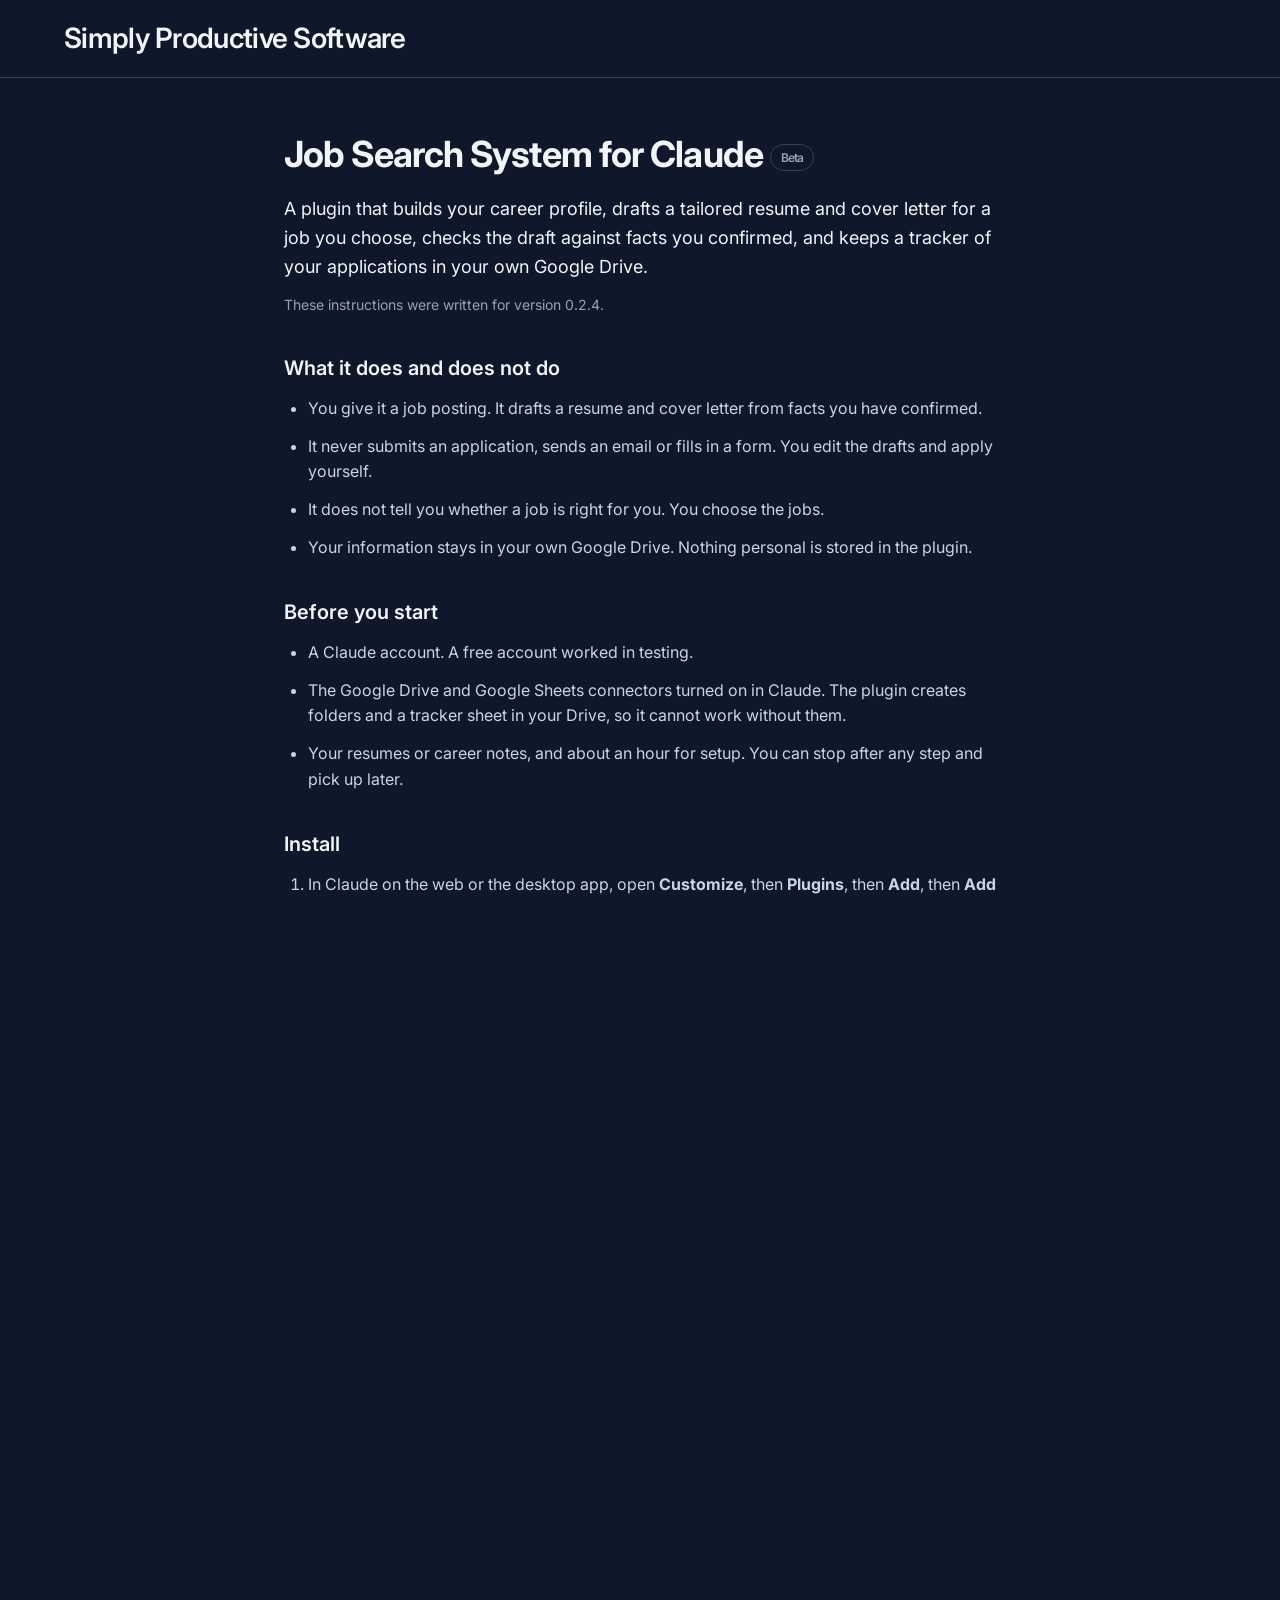
==== job-search-system/index.html @ 56b8425c "Add beta instructions page for the Job Search System plugin Install steps, required connectors, setu" ====
<!DOCTYPE html>
<html lang="en">
  <head>
    <meta charset="UTF-8">
    <meta name="viewport" content="width=device-width, initial-scale=1.0">

    <!-- Google tag (gtag.js) -->
    <script async src="https://www.googletagmanager.com/gtag/js?id=G-WVSKYX7V4V"></script>
    <script>
      window.dataLayer = window.dataLayer || [];
      function gtag(){dataLayer.push(arguments);}
      gtag('js', new Date());

      gtag('config', 'G-WVSKYX7V4V');
    </script>

    <title>Job Search System for Claude (beta) - Simply Productive Software</title>
    <meta name="description" content="Beta instructions for the Job Search System plugin for Claude: how to install it, what to turn on first, and how to send feedback.">
    <link rel="stylesheet" href="/styles.css">
    <link rel="stylesheet" href="/utilities.css">
    <link rel="stylesheet" href="/job-search-system/guide.css">
    <link rel="preconnect" href="https://fonts.googleapis.com">
    <link rel="preconnect" href="https://fonts.gstatic.com" crossorigin>
    <link href="https://fonts.googleapis.com/css2?family=Inter:wght@400;500;600;700&family=Roboto:wght@400;700&display=swap" rel="stylesheet">
    <link rel="apple-touch-icon" sizes="180x180" href="/images/apple-touch-icon.png">
    <link rel="icon" type="image/png" sizes="32x32" href="/images/favicon-32x32.png">
    <link rel="icon" type="image/png" sizes="16x16" href="/images/favicon-16x16.png">
  </head>
  <body>
    <header>
      <h1><a href="/" class="site-title">Simply Productive Software</a></h1>
    </header>

    <main>
      <article class="guide">
        <h2>Job Search System for Claude <span class="badge">Beta</span></h2>
        <p class="lead">A plugin that builds your career profile, drafts a tailored resume and cover letter for a job you choose, checks the draft against facts you confirmed, and keeps a tracker of your applications in your own Google Drive.</p>
        <p class="version">These instructions were written for version 0.2.4.</p>

        <h3>What it does and does not do</h3>
        <ul>
          <li>You give it a job posting. It drafts a resume and cover letter from facts you have confirmed.</li>
          <li>It never submits an application, sends an email or fills in a form. You edit the drafts and apply yourself.</li>
          <li>It does not tell you whether a job is right for you. You choose the jobs.</li>
          <li>Your information stays in your own Google Drive. Nothing personal is stored in the plugin.</li>
        </ul>

        <h3>Before you start</h3>
        <ul>
          <li>A Claude account. A free account worked in testing.</li>
          <li>The Google Drive and Google Sheets connectors turned on in Claude. The plugin creates folders and a tracker sheet in your Drive, so it cannot work without them.</li>
          <li>Your resumes or career notes, and about an hour for setup. You can stop after any step and pick up later.</li>
        </ul>

        <h3>Install</h3>
        <ol>
          <li>In Claude on the web or the desktop app, open <strong>Customize</strong>, then <strong>Plugins</strong>, then <strong>Add</strong>, then <strong>Add marketplace</strong>.</li>
          <li>Enter <code>Simply-Productive-Software/simply-productive-software</code>. You do not need a GitHub account.</li>
          <li>Find <strong>Job Search System</strong> in the list and install it.</li>
        </ol>
        <p>Using Claude Code instead? Run these two commands:</p>
        <pre><code>/plugin marketplace add Simply-Productive-Software/simply-productive-software
/plugin install job-search-system@simply-productive-software</code></pre>

        <h3>Set it up</h3>
        <ol>
          <li>Start a new chat and say: <em>Set up the job search system.</em></li>
          <li>Claude shows the terms and asks you to confirm you understand them before it creates anything.</li>
          <li>It creates a folder in your Google Drive with a Profile folder, an Applications folder and a tracker sheet, then walks you through your career facts, what you want, your writing voice and your output settings.</li>
          <li>You confirm each fact. Drafts use only facts you have confirmed.</li>
        </ol>

        <h3>Use it</h3>
        <ol>
          <li>Paste a job posting or link and ask for a resume and cover letter.</li>
          <li>Claude drafts them, has the draft checked, and saves the files to your Applications folder. The job gets a row in your tracker.</li>
          <li>Read the drafts and edit them. Check every claim before you send anything.</li>
          <li>Apply yourself on the employer's site. Then tell Claude you applied, skipped the job or parked it, and it updates the tracker.</li>
        </ol>

        <h3>Updates</h3>
        <p>The plugin does not always update on its own. To get a new version, open <strong>Customize</strong>, then <strong>Plugins</strong>, then <strong>Add</strong>, then <strong>Manage marketplaces</strong>, open the menu on the marketplace and choose <strong>Check for updates</strong>.</p>

        <h3>Good to know</h3>
        <ul>
          <li>This is an early beta. Things may change or break.</li>
          <li>It is provided as is, and you use it at your own risk. AI output can be wrong, so check everything it writes.</li>
          <li>You can use it free for your own job search. The license does not allow copying, redistributing or selling it.</li>
        </ul>

        <div class="feedback">
          <h3>Send feedback</h3>
          <p>Something broke, confused you or is missing? Tell us. It helps most when you say what you asked Claude and what happened.</p>
          <a href="https://forms.gle/tAwhV6Erwkt5Ff3S8" target="_blank" rel="noopener noreferrer" class="cta-button">
            <span>Open the feedback form</span>
            <svg width="16" height="16" viewBox="0 0 24 24" fill="none" stroke="currentColor" stroke-width="2" stroke-linecap="round" stroke-linejoin="round" aria-hidden="true">
              <path d="M7 17L17 7M17 7H7M17 7V17"/>
            </svg>
          </a>
        </div>
      </article>
    </main>

    <footer>
      <div class="footer-content">
        <div class="contact-section">
          <h3>Get in Touch</h3>
          <p>Have questions or feedback? We'd love to hear from you!</p>
          <a href="mailto:hello@simplyproductivesoftware.com" class="contact-button">
            <span>hello@simplyproductivesoftware.com</span>
            <svg width="16" height="16" viewBox="0 0 24 24" fill="none" stroke="currentColor" stroke-width="2" stroke-linecap="round" stroke-linejoin="round" aria-hidden="true">
              <path d="M4 4h16c1.1 0 2 .9 2 2v12c0 1.1-.9 2-2 2H4c-1.1 0-2-.9-2-2V6c0-1.1.9-2 2-2z"/>
              <polyline points="22,6 12,13 2,6"/>
            </svg>
          </a>
        </div>
        <div class="footer-bottom">
          <p>&copy; <span id="current-year"></span> Simply Productive Software. All rights reserved.</p>
        </div>
      </div>
    </footer>
    
    <script>document.getElementById('current-year').textContent = new Date().getFullYear();</script>
  </body>
</html>
---- styles.css ----
/* Modern Reset and Base Styles */
* {
    box-sizing: border-box;
    margin: 0;
    padding: 0;
}

/* Performance Optimizations */
* {
    box-sizing: border-box;
    margin: 0;
    padding: 0;
}

/* Reduce motion for users who prefer it */
@media (prefers-reduced-motion: reduce) {
    *,
    *::before,
    *::after {
        animation-duration: 0.01ms !important;
        animation-iteration-count: 1 !important;
        transition-duration: 0.01ms !important;
    }
    
    html {
        scroll-behavior: auto;
    }
}

/* Improve font rendering */
body {
    -webkit-font-smoothing: antialiased;
    -moz-osx-font-smoothing: grayscale;
    text-rendering: optimizeLegibility;
}

:root {
    --primary-color: #60a5fa;
    --primary-hover: #3b82f6;
    --background: #0f172a;
    --surface: #1e293b;
    --text-primary: #f1f5f9;
    --text-secondary: #cbd5e1;
    --text-muted: #94a3b8;
    --border-color: #334155;
    --shadow: 0 1px 3px 0 rgba(0, 0, 0, 0.3);
    --shadow-hover: 0 4px 6px -1px rgba(0, 0, 0, 0.3);
    --border-radius: 8px;
    --transition: all 0.2s ease;
}

html {
    scroll-behavior: smooth;
    scroll-padding-top: 6rem;
}

html, body {
    height: 100%;
    width: 100%;
    overflow-x: hidden;
    font-family: -apple-system, BlinkMacSystemFont, 'Inter', 'Segoe UI', Roboto, sans-serif;
    background: var(--background);
    color: var(--text-primary);
    line-height: 1.6;
    display: flex;
    flex-direction: column;
}

/* Layout Components */
header, main, footer {
    flex: 0 0 auto;
}

main {
    flex: 1 0 auto;
    padding: 0;
    max-width: 1200px;
    margin: 0 auto;
    width: 100%;
}

/* Compact Header */
header {
    background: var(--background);
    border-bottom: 1px solid var(--border-color);
    padding: 1rem 5%;
    display: flex;
    justify-content: space-between;
    align-items: center;
    position: sticky;
    top: 0;
    z-index: 1000;
}

header h1 {
    font-size: clamp(1.25rem, 2.5vw, 1.75rem);
    font-weight: 600;
    color: var(--text-primary);
    margin: 0;
    letter-spacing: -0.025em;
}

.site-title {
    color: var(--text-primary);
    text-decoration: none;
    transition: var(--transition);
    outline: none;
}

.site-title:hover {
    color: var(--primary-color);
}

.site-title:focus {
    outline: none;
}

.site-title:active {
    outline: none;
}

/* Minimalist Product Cards */
.product {
    margin: 3rem 2rem;
    padding: 2rem;
    display: grid;
    grid-template-columns: 1fr 1fr;
    gap: 2rem;
    align-items: center;
    border-bottom: 1px solid var(--border-color);
    scroll-margin-top: 6rem;
    opacity: 0;
    animation: slideInUp 0.6s ease-out forwards;
}

.product:last-child {
    border-bottom: none;
}

.product:nth-child(even) {
    grid-template-columns: 1fr 1fr;
}

.product:nth-child(even) .product-info {
    order: 2;
}

.product:nth-child(even) .product-image {
    order: 1;
}

.product-info h2 {
    font-size: clamp(1.25rem, 3vw, 1.75rem);
    font-weight: 600;
    margin-bottom: 0.75rem;
    color: var(--text-primary);
    letter-spacing: -0.025em;
}

.product-info p {
    font-size: 1rem;
    color: var(--text-secondary);
    margin-bottom: 1.5rem;
    line-height: 1.6;
}

/* Product Actions */
.product-actions {
    margin-top: 1.5rem;
}

.cta-button {
    display: inline-flex;
    align-items: center;
    gap: 0.5rem;
    background: var(--primary-color);
    color: white;
    padding: 0.75rem 1.5rem;
    border-radius: var(--border-radius);
    text-decoration: none;
    font-weight: 500;
    font-size: 0.875rem;
    transition: var(--transition);
}

.cta-button:hover {
    background: var(--primary-hover);
    transform: translateY(-1px);
    box-shadow: var(--shadow-hover);
}

.cta-button:focus-visible {
    outline: 2px solid var(--primary-color);
    outline-offset: 2px;
}

.coming-soon {
    display: inline-flex;
    align-items: center;
    gap: 0.5rem;
    background: var(--border-color);
    color: var(--text-muted);
    padding: 0.75rem 1.5rem;
    border-radius: var(--border-radius);
    font-weight: 500;
    font-size: 0.875rem;
    cursor: default;
    pointer-events: none;
}

.product-image {
    position: relative;
}

.product-image img {
    width: 100%;
    height: auto;
    border-radius: var(--border-radius);
    box-shadow: var(--shadow);
    transition: var(--transition);
}

/* Minimalist Footer */
footer {
    background: var(--surface);
    border-top: 1px solid var(--border-color);
    padding: 1rem 5%;
    text-align: center;
    margin-top: 2rem;
}

footer p {
    font-size: 0.875rem;
    color: var(--text-muted);
}

/* Footer Contact Section */
.footer-content {
    max-width: 600px;
    margin: 0 auto;
}

.contact-section {
    margin-bottom: 1rem;
}

.contact-section h3 {
    font-size: 1rem;
    font-weight: 600;
    color: var(--text-primary);
    margin-bottom: 0.5rem;
    letter-spacing: -0.025em;
}

.contact-section p {
    font-size: 0.875rem;
    color: var(--text-secondary);
    margin-bottom: 1rem;
    line-height: 1.4;
}

.contact-button {
    display: inline-flex;
    align-items: center;
    gap: 0.5rem;
    background: var(--primary-color);
    color: white;
    text-decoration: none;
    padding: 0.5rem 1rem;
    border-radius: var(--border-radius);
    font-weight: 500;
    font-size: 0.9rem;
    transition: var(--transition);
    border: 2px solid var(--primary-color);
    cursor: pointer;
    box-shadow: var(--shadow);
}

.contact-button:hover,
.contact-button:focus {
    background: var(--primary-hover);
    border-color: var(--primary-hover);
    transform: translateY(-1px);
    box-shadow: var(--shadow-hover);
}

.contact-button svg {
    transition: var(--transition);
}

.contact-button:hover svg {
    transform: translateX(2px);
}

.footer-bottom {
    border-top: 1px solid var(--border-color);
    padding-top: 1rem;
}

/* Clean Navigation */
nav {
    display: flex;
    align-items: center;
    position: relative;
}

#nav-menu {
    list-style-type: none;
    display: none;
    gap: 0.25rem;
    background: var(--surface);
    border-radius: var(--border-radius);
    padding: 0.25rem;
    border: 1px solid var(--border-color);
}

#nav-menu li a {
    color: var(--text-secondary);
    text-decoration: none;
    padding: 0.5rem 1rem;
    border-radius: calc(var(--border-radius) - 2px);
    transition: var(--transition);
    font-weight: 500;
    font-size: 0.875rem;
    white-space: nowrap;
    position: relative;
}

#nav-menu li a::after {
    content: '';
    position: absolute;
    bottom: -2px;
    left: 50%;
    width: 0;
    height: 2px;
    background: var(--primary-color);
    transition: var(--transition);
    transform: translateX(-50%);
}

#nav-menu li a:hover::after,
#nav-menu li a:focus::after,
#nav-menu li a.active::after {
    width: 80%;
}

#nav-menu li a:hover,
#nav-menu li a:focus,
#nav-menu li a.active {
    background: var(--primary-color);
    color: white;
}

/* Navigation Hamburger Menu */
.menu-icon {
    display: flex;
    flex-direction: column;
    gap: 3px;
    cursor: pointer;
    padding: 6px;
    border-radius: var(--border-radius);
    transition: var(--transition);
    background: none;
    border: none;
    color: inherit;
}

.menu-icon:hover {
    background: rgba(96, 165, 250, 0.1);
}

.menu-icon:focus {
    outline: 2px solid var(--primary-color);
    outline-offset: 2px;
}

.menu-icon:focus-visible {
    outline: 2px solid var(--primary-color);
    outline-offset: 2px;
}

.bar {
    background: var(--text-primary);
    height: 2px;
    width: 20px;
    border-radius: 1px;
    transition: var(--transition);
    display: block;
}

/* Minimalist Responsive Design */
@media only screen and (max-width: 900px) {
    main {
        padding: 0 1rem;
    }
    
    .product {
        grid-template-columns: 1fr;
        margin: 2rem 1rem;
        padding: 1.5rem;
        gap: 1.5rem;
    }
    
    .product:nth-child(even) {
        grid-template-columns: 1fr;
    }
    
    .product:nth-child(even) .product-info {
        order: 1;
    }
    
    .product:nth-child(even) .product-image {
        order: 2;
    }
    
    header {
        padding: 0.75rem 5%;
        flex-direction: row;
        justify-content: space-between;
        align-items: center;
    }
    
    nav {
        position: relative;
    }
    
    #nav-menu {
        display: none;
        flex-direction: column;
        position: absolute;
        top: calc(100% + 0.5rem);
        right: 0;
        background: var(--surface);
        border-radius: var(--border-radius);
        border: 1px solid var(--border-color);
        box-shadow: var(--shadow-hover);
        padding: 0.75rem;
        gap: 0.5rem;
        min-width: 250px;
        white-space: nowrap;
        z-index: 100;
    }

    #nav-menu.active {
        display: flex;
    }
    
    #nav-menu li a {
        padding: 0.5rem 0;
        border-radius: 0;
        background: none;
        color: var(--text-secondary);
        border-bottom: 1px solid transparent;
    }
    
    #nav-menu li a:hover,
    #nav-menu li a:focus,
    #nav-menu li a.active {
        background: none;
        color: var(--primary-color);
        border-bottom-color: var(--primary-color);
    }
}

/* Desktop navigation also uses dropdown style */
@media only screen and (min-width: 901px) {
    #nav-menu {
        display: none;
        flex-direction: column;
        position: absolute;
        top: calc(100% + 0.5rem);
        right: 0;
        background: var(--surface);
        border-radius: var(--border-radius);
        border: 1px solid var(--border-color);
        box-shadow: var(--shadow-hover);
        padding: 0.75rem;
        gap: 0.5rem;
        min-width: 250px;
        white-space: nowrap;
        z-index: 100;
    }
    
    #nav-menu.active {
        display: flex;
    }
    
    #nav-menu li a {
        padding: 0.5rem 0;
        border-radius: 0;
        background: none;
        color: var(--text-secondary);
        border-bottom: 1px solid transparent;
    }
    
    #nav-menu li a:hover,
    #nav-menu li a:focus,
    #nav-menu li a.active {
        background: none;
        color: var(--primary-color);
        border-bottom-color: var(--primary-color);
    }

    .menu-icon {
        display: flex;
    }
    
    .product-info h2 {
        font-size: 1.5rem;
    }
    
    .product-info p {
        font-size: 0.9rem;
    }
}

@media only screen and (max-width: 480px) {
    header {
        padding: 0.5rem 5%;
    }
    
    .product {
        margin: 1.5rem 0.5rem;
        padding: 1rem;
    }
    
    .product-actions .cta-button {
        padding: 0.625rem 1.25rem;
        font-size: 0.8rem;
    }
}

/* Clean Focus States */
a:focus,
button:focus {
    outline: 2px solid var(--primary-color);
    outline-offset: 2px;
}

/* Image Modal Styles */
.image-modal {
    position: fixed;
    top: 0;
    left: 0;
    width: 100%;
    height: 100%;
    background: rgba(15, 23, 42, 0.95);
    backdrop-filter: blur(8px);
    z-index: 10000;
    display: flex;
    align-items: center;
    justify-content: center;
    opacity: 0;
    visibility: hidden;
    transition: all 0.3s ease;
}

.image-modal.active {
    opacity: 1;
    visibility: visible;
}

.modal-backdrop {
    position: absolute;
    top: 0;
    left: 0;
    width: 100%;
    height: 100%;
    cursor: pointer;
}

.modal-content {
    position: relative;
    max-width: 90vw;
    max-height: 90vh;
    background: var(--surface);
    border-radius: var(--border-radius);
    box-shadow: 0 25px 50px -12px rgba(0, 0, 0, 0.5);
    overflow: hidden;
    transform: scale(0.9);
    transition: transform 0.3s ease;
    display: flex;
    flex-direction: column;
    align-items: center;
}

.image-modal.active .modal-content {
    transform: scale(1);
}

.modal-close {
    position: absolute;
    top: 0.75rem;
    right: 0.75rem;
    background: rgba(0, 0, 0, 0.3);
    border: none;
    border-radius: 50%;
    width: 32px;
    height: 32px;
    display: flex;
    align-items: center;
    justify-content: center;
    color: rgba(255, 255, 255, 0.6);
    cursor: pointer;
    transition: var(--transition);
    z-index: 10001;
    opacity: 0.4;
}

.modal-close:hover {
    background: rgba(0, 0, 0, 0.6);
    color: white;
    opacity: 1;
    transform: scale(1.05);
}

.modal-close:focus {
    outline: 2px solid var(--primary-color);
    outline-offset: 2px;
}

#modal-image {
    width: 100%;
    height: auto;
    max-height: calc(90vh - 120px);
    object-fit: contain;
    display: block;
}

.modal-info {
    padding: 1.5rem;
    background: var(--surface);
    border-top: 1px solid var(--border-color);
    width: 100%;
    box-sizing: border-box;
    align-self: stretch;
}

.modal-info h3 {
    font-size: 1.25rem;
    font-weight: 600;
    color: var(--text-primary);
    margin-bottom: 0.5rem;
    text-align: left;
}

.modal-info p {
    color: var(--text-secondary);
    font-size: 0.9rem;
    line-height: 1.5;
    text-align: left;
    margin: 0;
}

/* Make product images clickable */
.product-image img {
    cursor: pointer;
    transition: var(--transition);
}

.product-image img:hover {
    transform: scale(1.02);
    box-shadow: var(--shadow-hover);
}

/* Mobile responsiveness for modal */
@media only screen and (max-width: 768px) {
    .modal-content {
        max-width: 95vw;
        max-height: 95vh;
        margin: 1rem;
    }
    
    .modal-close {
        top: 0.5rem;
        right: 0.5rem;
        width: 28px;
        height: 28px;
        opacity: 0.3;
    }
    
    #modal-image {
        max-height: calc(95vh - 140px);
    }
    
    .modal-info {
        padding: 1rem;
    }
    
    .modal-info h3 {
        font-size: 1.1rem;
    }
    
    .modal-info p {
        font-size: 0.85rem;
    }
}

/* Smooth Page Load Animation */
@keyframes slideInUp {
    from {
        opacity: 0;
        transform: translateY(30px);
    }
    to {
        opacity: 1;
        transform: translateY(0);
    }
}
---- utilities.css ----
/**
 * Utility Classes and Components
 * Reusable styles for common UI patterns
 */

/* Screen Reader Only */
.sr-only {
    position: absolute;
    width: 1px;
    height: 1px;
    padding: 0;
    margin: -1px;
    overflow: hidden;
    clip: rect(0, 0, 0, 0);
    white-space: nowrap;
    border: 0;
}

/* Loading States */
.loading {
    opacity: 0.6;
    pointer-events: none;
}

/* Smooth Transitions */
.fade-in {
    animation: fadeIn 0.5s ease-in;
}

@keyframes fadeIn {
    from { opacity: 0; transform: translateY(20px); }
    to { opacity: 1; transform: translateY(0); }
}

/* Focus Indicators */
.focus-visible {
    outline: 2px solid var(--primary-color);
    outline-offset: 2px;
}

/* Text Utilities */
.text-center { text-align: center; }
.text-left { text-align: left; }
.text-right { text-align: right; }

/* Spacing Utilities */
.mt-1 { margin-top: 0.25rem; }
.mt-2 { margin-top: 0.5rem; }
.mt-3 { margin-top: 1rem; }
.mt-4 { margin-top: 1.5rem; }

.mb-1 { margin-bottom: 0.25rem; }
.mb-2 { margin-bottom: 0.5rem; }
.mb-3 { margin-bottom: 1rem; }
.mb-4 { margin-bottom: 1.5rem; }

/* Component States */
.is-active { 
    background: var(--primary-color) !important;
    color: white !important;
}

.is-disabled {
    opacity: 0.5;
    pointer-events: none;
    cursor: not-allowed;
}

/* Print Styles */
@media print {
    * {
        background: transparent !important;
        color: black !important;
        box-shadow: none !important;
        text-shadow: none !important;
    }
    
    a, a:visited {
        text-decoration: underline;
    }
    
    a[href]:after {
        content: " (" attr(href) ")";
    }
    
    .menu-icon,
    #nav-menu {
        display: none !important;
    }
    
    .product {
        page-break-inside: avoid;
    }
}
---- job-search-system/guide.css ----
.guide {
    max-width: 760px;
    margin: 0 auto;
    padding: 3rem 1.5rem 4rem;
}

.guide h2 {
    font-size: clamp(1.5rem, 4vw, 2.25rem);
    font-weight: 700;
    letter-spacing: -0.025em;
    margin-bottom: 0.75rem;
}

.guide h3 {
    font-size: 1.25rem;
    font-weight: 600;
    margin: 2.25rem 0 0.75rem;
}

.guide p,
.guide li {
    color: var(--text-secondary);
    margin-bottom: 0.75rem;
}

.guide ul,
.guide ol {
    padding-left: 1.5rem;
    margin-bottom: 1rem;
}

.guide .lead {
    font-size: 1.125rem;
    color: var(--text-primary);
}

.guide .version {
    color: var(--text-muted);
    font-size: 0.875rem;
}

.guide .badge {
    display: inline-block;
    vertical-align: middle;
    font-size: 0.75rem;
    font-weight: 600;
    padding: 0.2rem 0.6rem;
    border: 1px solid var(--border-color);
    border-radius: 999px;
    color: var(--text-muted);
}

.guide code {
    background: var(--surface);
    padding: 0.1rem 0.4rem;
    border-radius: 4px;
    font-size: 0.9em;
    overflow-wrap: anywhere;
}

.guide pre {
    background: var(--surface);
    border: 1px solid var(--border-color);
    border-radius: var(--border-radius);
    padding: 1rem;
    overflow-x: auto;
    margin-bottom: 1rem;
}

.guide pre code {
    background: none;
    padding: 0;
    overflow-wrap: normal;
}

.guide .feedback {
    margin-top: 2.5rem;
    padding: 1.5rem;
    border: 1px solid var(--border-color);
    border-radius: var(--border-radius);
    background: var(--surface);
}

.guide .feedback h3 {
    margin-top: 0;
}
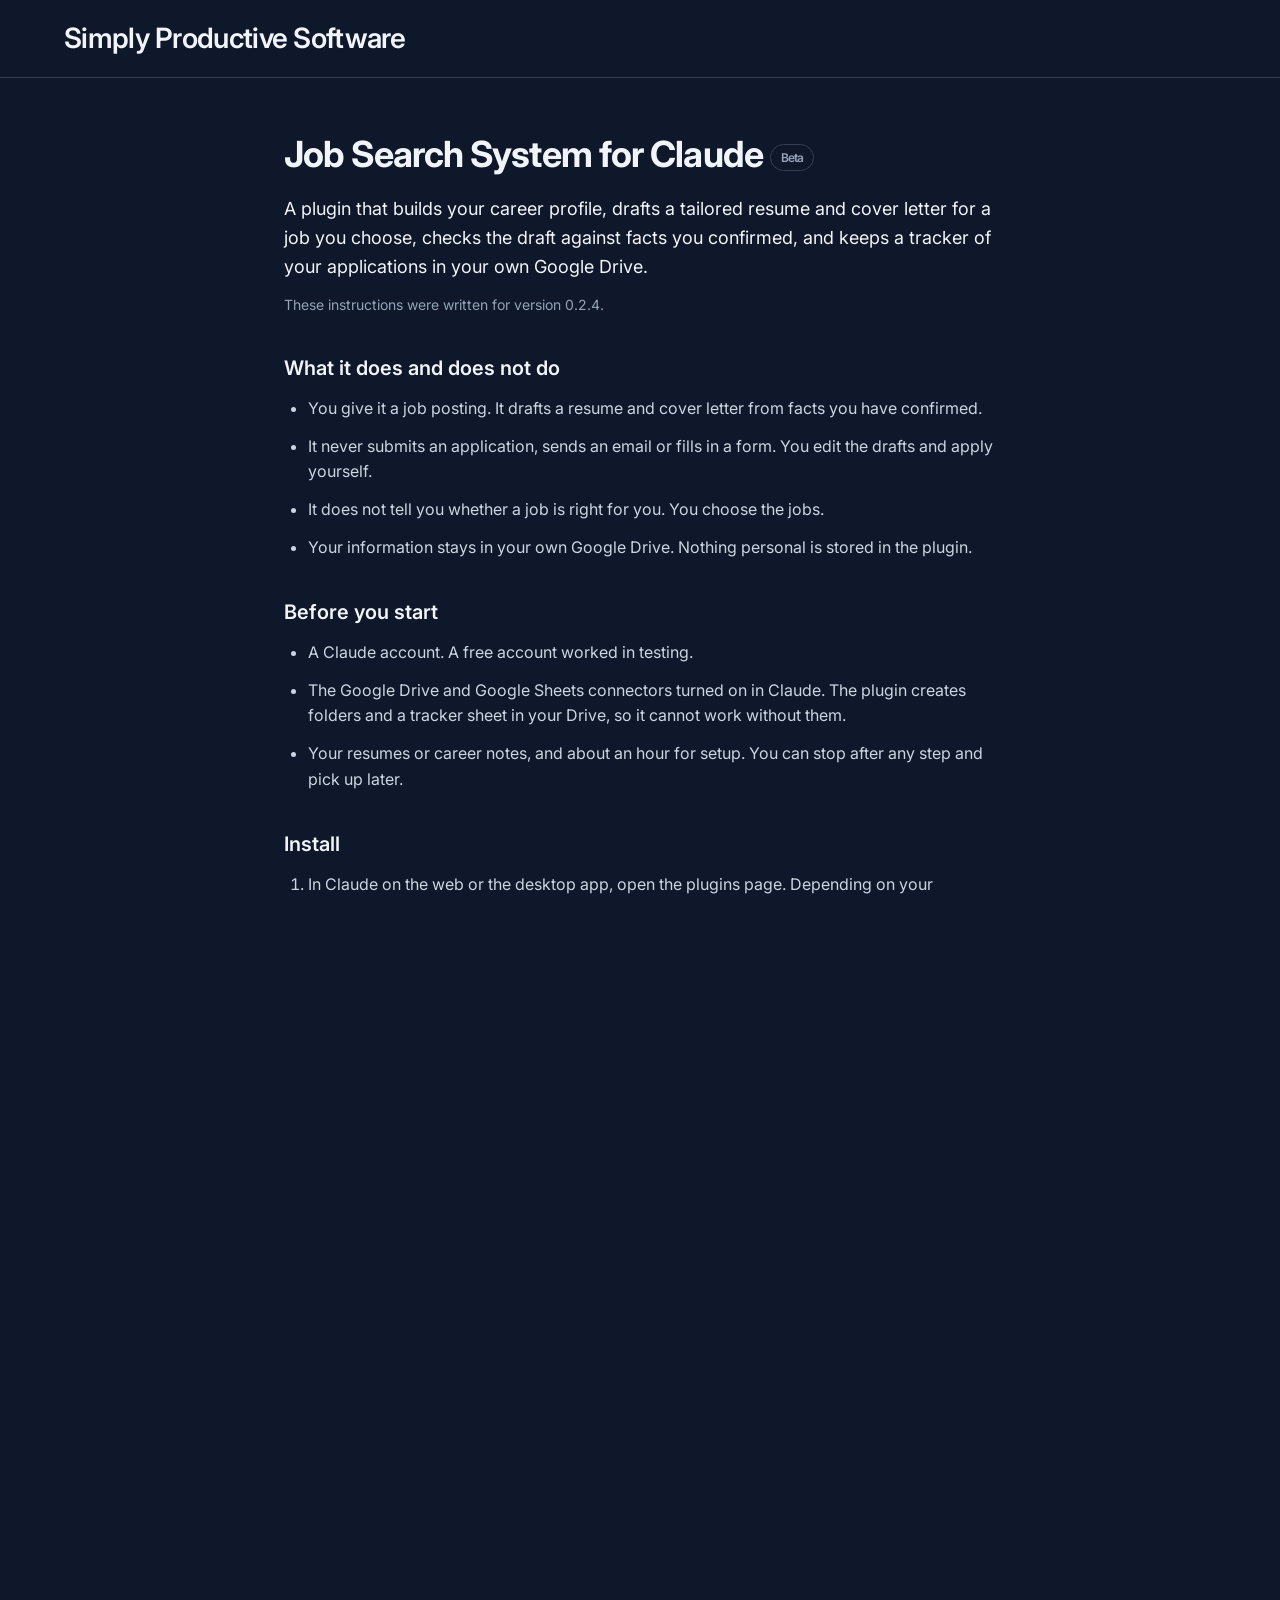
==== commit 3530d579: "Cover both plugin menu layouts in the install steps Some accounts show Plugins in the sidebar, other" ====
--- a/job-search-system/index.html
+++ b/job-search-system/index.html
@@ -54,9 +54,9 @@
 
         <h3>Install</h3>
         <ol>
-          <li>In Claude on the web or the desktop app, open <strong>Customize</strong>, then <strong>Plugins</strong>, then <strong>Add</strong>, then <strong>Add marketplace</strong>.</li>
+          <li>In Claude on the web or the desktop app, open the plugins page. Depending on your account, the sidebar shows either <strong>Plugins</strong> or <strong>Customize</strong>. If you see <strong>Customize</strong>, choose the <strong>Plugins</strong> tab. Then choose <strong>Add</strong>, then <strong>Add marketplace</strong>.</li>
           <li>Enter <code>Simply-Productive-Software/simply-productive-software</code>. You do not need a GitHub account.</li>
-          <li>Find <strong>Job Search System</strong> in the list and install it.</li>
+          <li>Find <strong>Job Search System</strong> in the plugin list (on the Customize page, look under <strong>Discover</strong>) and install it.</li>
         </ol>
         <p>Using Claude Code instead? Run these two commands:</p>
         <pre><code>/plugin marketplace add Simply-Productive-Software/simply-productive-software
@@ -79,7 +79,7 @@
         </ol>
 
         <h3>Updates</h3>
-        <p>The plugin does not always update on its own. To get a new version, open <strong>Customize</strong>, then <strong>Plugins</strong>, then <strong>Add</strong>, then <strong>Manage marketplaces</strong>, open the menu on the marketplace and choose <strong>Check for updates</strong>.</p>
+        <p>The plugin does not always update on its own. To get a new version, open the plugins page as above, choose <strong>Add</strong>, then <strong>Manage marketplaces</strong>, open the menu on the marketplace and choose <strong>Check for updates</strong>.</p>
 
         <h3>Good to know</h3>
         <ul>
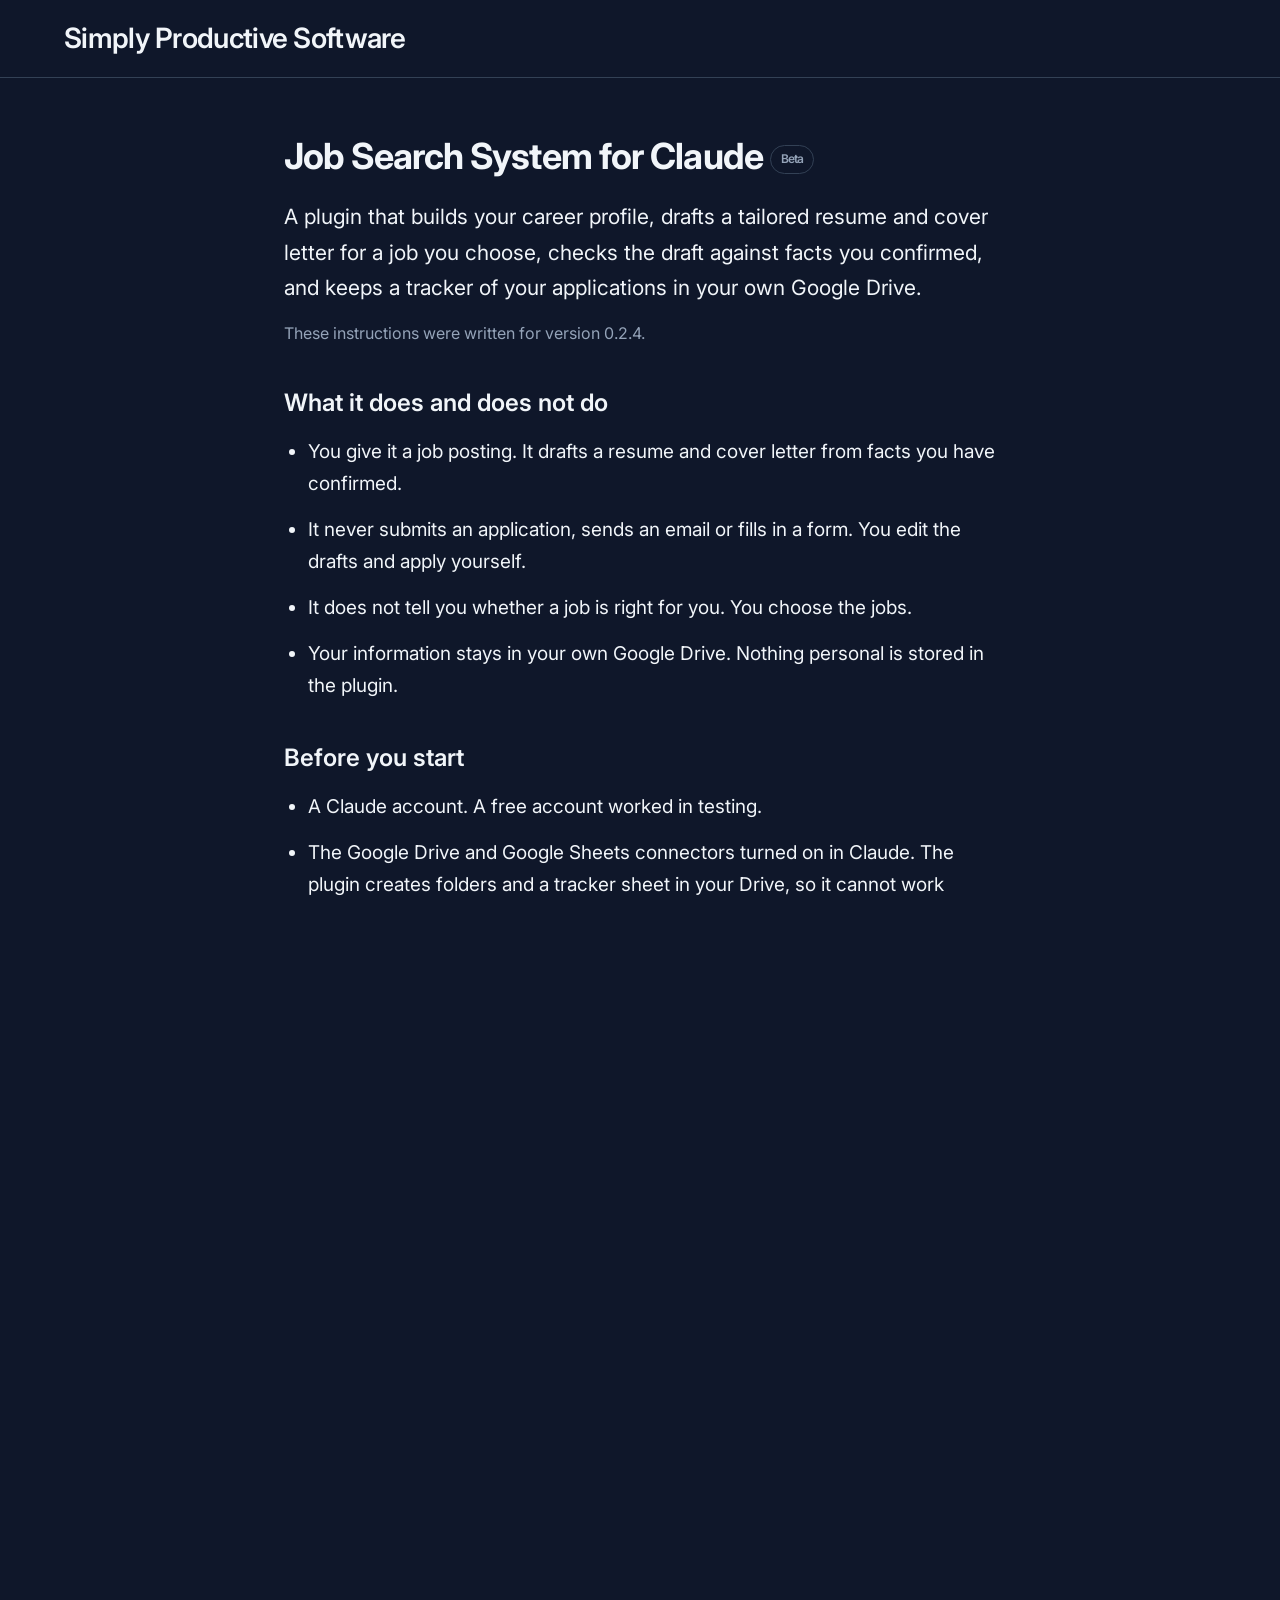
==== commit bb26f92a: "Instructions page: noindex tag and larger, brighter text Co-Authored-By: Claude Sonnet 5.5 <noreply@" ====
--- a/job-search-system/index.html
+++ b/job-search-system/index.html
@@ -15,6 +15,7 @@
     </script>
 
     <title>Job Search System for Claude (beta) - Simply Productive Software</title>
+    <meta name="robots" content="noindex, nofollow">
     <meta name="description" content="Beta instructions for the Job Search System plugin for Claude: how to install it, what to turn on first, and how to send feedback.">
     <link rel="stylesheet" href="/styles.css">
     <link rel="stylesheet" href="/utilities.css">
--- a/job-search-system/guide.css
+++ b/job-search-system/guide.css
@@ -1,4 +1,6 @@
 .guide {
+    font-size: 1.1875rem;
+    line-height: 1.7;
     max-width: 760px;
     margin: 0 auto;
     padding: 3rem 1.5rem 4rem;
@@ -12,15 +14,15 @@
 }
 
 .guide h3 {
-    font-size: 1.25rem;
+    font-size: 1.5rem;
     font-weight: 600;
     margin: 2.25rem 0 0.75rem;
 }
 
 .guide p,
 .guide li {
-    color: var(--text-secondary);
-    margin-bottom: 0.75rem;
+    color: var(--text-primary);
+    margin-bottom: 0.85rem;
 }
 
 .guide ul,
@@ -30,13 +32,13 @@
 }
 
 .guide .lead {
-    font-size: 1.125rem;
+    font-size: 1.3125rem;
     color: var(--text-primary);
 }
 
 .guide .version {
     color: var(--text-muted);
-    font-size: 0.875rem;
+    font-size: 1rem;
 }
 
 .guide .badge {
@@ -54,7 +56,7 @@
     background: var(--surface);
     padding: 0.1rem 0.4rem;
     border-radius: 4px;
-    font-size: 0.9em;
+    font-size: 0.95em;
     overflow-wrap: anywhere;
 }
 
